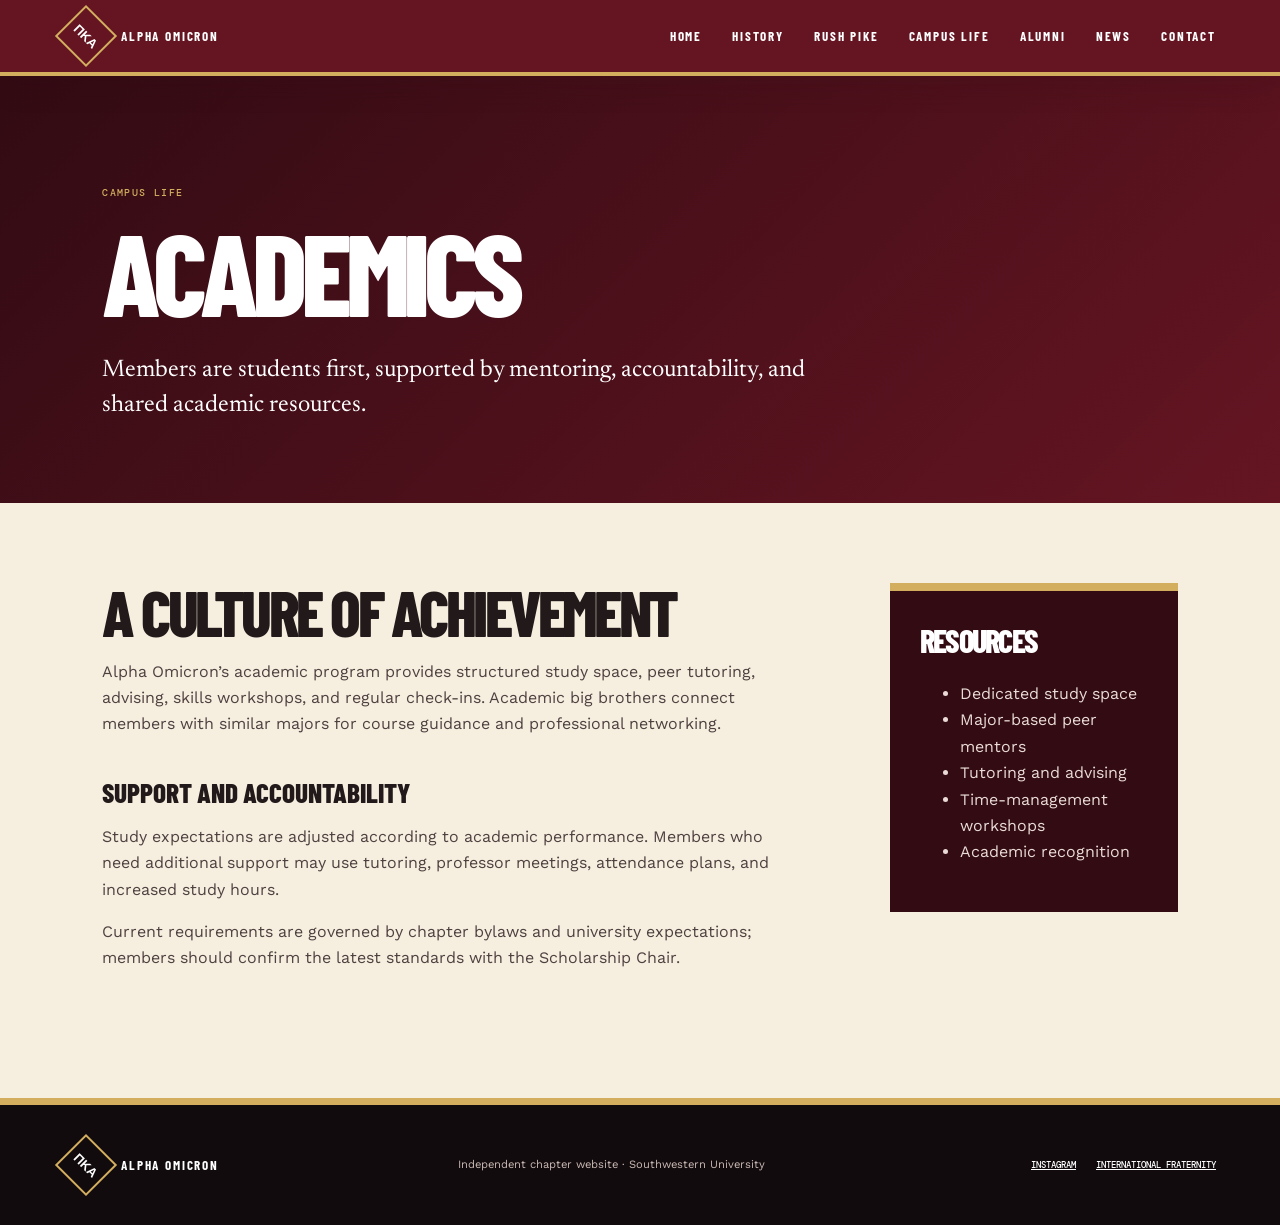
==== academics.html @ 18a5de83 "Convert chapter site to multi-page navigation" ====
<!doctype html><html lang="en"><head><meta charset="utf-8"><meta name="viewport" content="width=device-width,initial-scale=1"><title>Academics — Southwestern PIKE</title><link rel="icon" href="favicon.svg" type="image/svg+xml"><link href="https://fonts.googleapis.com/css2?family=Barlow+Condensed:wght@600;700;800&family=DM+Mono:wght@400;500&family=Manrope:wght@400;600&family=Newsreader:wght@400;500&family=Work+Sans:wght@400;500;600&display=swap" rel="stylesheet"><link rel="stylesheet" href="styles.css"><link rel="stylesheet" href="chapter.css"><link rel="stylesheet" href="inner-pages.css"></head><body class="inner-page" data-page="academics"><header class="site-header" data-shared-header></header><main data-page-content></main><footer data-shared-footer></footer><script src="site-shell.js"></script><script src="page-content.js"></script><script src="script.js"></script></body></html>
---- styles.css ----
:root{--garnet:#651522;--garnet-dark:#320b13;--gold:#d3ae5f;--cream:#f3ecdc;--paper:#fbf8f0;--ink:#21191a;--muted:#6d5f5b;--line:rgba(33,25,26,.2);--serif:"Newsreader",Georgia,serif;--sans:"Manrope",sans-serif;--mono:"DM Mono",monospace}*{box-sizing:border-box}html{scroll-behavior:smooth}body{margin:0;color:var(--ink);background:var(--paper);font-family:var(--sans);line-height:1.65}a{color:inherit}.skip{position:fixed;z-index:1000;top:8px;left:8px;padding:10px 14px;color:var(--ink);background:white;transform:translateY(-160%)}.skip:focus{transform:none}.site-header{position:absolute;z-index:20;display:flex;width:100%;min-height:88px;padding:0 clamp(22px,5vw,76px);align-items:center;justify-content:space-between;color:white}.brand{display:flex;gap:13px;align-items:center;text-decoration:none}.brand span{display:grid;width:46px;height:46px;place-items:center;border:1px solid currentColor;border-radius:50%;font:500 .8rem var(--serif)}.brand b{font:500 .63rem var(--mono);letter-spacing:.12em}.site-header nav{display:flex;gap:30px;font:500 .62rem var(--mono);letter-spacing:.08em;text-transform:uppercase}.site-header nav a{text-decoration:none}.site-header nav a:hover{text-decoration:underline;text-underline-offset:6px}.menu-button{display:none;border:1px solid white;color:white;background:transparent;padding:9px 12px;font:500 .6rem var(--mono);text-transform:uppercase}.hero{position:relative;display:grid;min-height:880px;overflow:hidden;color:white;background:var(--garnet-dark);grid-template-columns:1.03fr .97fr}.hero-copy{position:relative;z-index:3;display:flex;padding:160px clamp(28px,7vw,108px) 95px;justify-content:center;flex-direction:column;background:linear-gradient(135deg,var(--garnet-dark),var(--garnet) 72%)}.kicker,.section-label{font:500 .65rem var(--mono);letter-spacing:.13em;text-transform:uppercase}.hero .kicker{margin:0 0 38px;color:var(--gold)}h1,h2{margin:0;font:400 clamp(4rem,8vw,8.4rem)/.86 var(--serif);letter-spacing:-.055em}em{color:var(--gold);font-weight:400}.hero-lead{max-width:560px;margin:38px 0 0;font:400 clamp(1.2rem,1.8vw,1.65rem)/1.35 var(--serif)}.hero-actions{display:flex;margin-top:38px;gap:25px;align-items:center}.button{display:flex;width:min(280px,100%);padding:15px 17px;justify-content:space-between;align-items:center;border:1px solid transparent;font:500 .61rem var(--mono);letter-spacing:.07em;text-decoration:none;text-transform:uppercase}.button.gold{color:var(--ink);background:var(--gold)}.button.garnet{color:white;background:var(--garnet)}.button.outline{color:white;border-color:#ffffff88}.button:hover{transform:translateY(-2px)}.text-link,.instagram{font:500 .62rem var(--mono);letter-spacing:.06em;text-transform:uppercase;text-underline-offset:5px}.hero-photo{position:relative;height:100%;margin:0;overflow:hidden;background:#171011}.hero-photo:after{position:absolute;inset:0;content:"";background:linear-gradient(90deg,rgba(50,11,19,.32),transparent 45%),linear-gradient(0deg,rgba(20,8,10,.55),transparent 35%)}.hero-photo img{width:100%;height:100%;object-fit:cover;object-position:center 38%}.hero-photo figcaption{position:absolute;z-index:2;right:28px;bottom:24px;color:white;font:500 .56rem var(--mono);letter-spacing:.08em;text-transform:uppercase}.hero-mark{position:absolute;z-index:4;right:-.03em;bottom:-.27em;color:rgba(255,255,255,.08);font:400 clamp(13rem,28vw,29rem)/1 var(--serif);pointer-events:none}.marquee{overflow:hidden;padding:13px;color:var(--garnet-dark);background:var(--gold);font:500 .62rem var(--mono);letter-spacing:.08em;white-space:nowrap}.marquee div{width:max-content;animation:marquee 22s linear infinite}.marquee i{padding:0 28px;font-style:normal}.section{padding:110px clamp(24px,7vw,110px)}.section-label{margin:0;padding-bottom:18px;border-bottom:1px solid var(--line)}.section-label.light{border-color:#ffffff42}.intro-grid,.history-head,.pillars-head,.recruit-grid,.contact-grid{display:grid;margin-top:70px;grid-template-columns:1.05fr .95fr;gap:8vw;align-items:start}.section h2,.contact h2,.service h2{font-size:clamp(3.8rem,7vw,7.2rem)}.lead{font:400 clamp(1.3rem,2vw,1.85rem)/1.35 var(--serif)}.intro-copy>p:not(.lead),.history-head>p{color:var(--muted)}.facts{display:grid;margin-top:85px;border-top:1px solid var(--line);border-left:1px solid var(--line);grid-template-columns:repeat(4,1fr)}.facts article{min-height:190px;padding:25px;border-right:1px solid var(--line);border-bottom:1px solid var(--line)}.facts strong{display:block;font:400 clamp(2.8rem,5vw,5rem)/1 var(--serif);color:var(--garnet)}.facts span{display:block;margin-top:38px;font:500 .58rem var(--mono);text-transform:uppercase}.history{color:white;background:var(--garnet-dark)}.history-head>p{color:#e0cbc5}.gold-text{color:var(--gold)}.history-head .kicker,.service-copy .kicker,.recruit-grid .kicker{margin:0 0 28px}.timeline{margin:90px 0 0;padding:0;list-style:none;border-top:1px solid #ffffff42}.timeline li{display:grid;padding:35px 0;border-bottom:1px solid #ffffff42;grid-template-columns:1fr 2fr;gap:30px}.timeline time{color:var(--gold);font:400 clamp(2.3rem,5vw,5rem)/1 var(--serif)}.timeline h3{margin:0;font:400 2rem var(--serif)}.timeline p{max-width:680px;margin:10px 0 0;color:#e0cbc5}.founders{margin-top:45px;border:1px solid #ffffff55}.founders summary{display:flex;padding:20px 24px;justify-content:space-between;cursor:pointer;list-style:none;font:500 .65rem var(--mono);letter-spacing:.08em;text-transform:uppercase}.founders summary::-webkit-details-marker{display:none}.founders ul{display:grid;margin:0;padding:25px 45px 35px;border-top:1px solid #ffffff42;grid-template-columns:repeat(2,1fr);gap:11px 40px}.pillars-head>p{margin:0}.pillar-list{margin-top:85px;border-top:1px solid var(--line)}.pillar-list article{display:grid;min-height:150px;padding:28px 0;border-bottom:1px solid var(--line);grid-template-columns:70px 1fr 1.2fr;gap:35px;align-items:center}.pillar-list span{color:var(--garnet);font:500 .6rem var(--mono)}.pillar-list h3{margin:0;font:400 clamp(2.5rem,4vw,4.4rem)/1 var(--serif)}.pillar-list p{color:var(--muted)}.service{display:grid;min-height:700px;color:white;background:var(--garnet);grid-template-columns:.8fr 1.2fr}.service-visual{display:grid;position:relative;overflow:hidden;place-items:center;background:var(--gold)}.service-visual:before{position:absolute;width:520px;height:520px;border:1px solid rgba(50,11,19,.25);border-radius:50%;content:""}.service-visual img{position:relative;z-index:1;width:min(260px,52%);filter:drop-shadow(0 20px 35px rgba(50,11,19,.3))}.service-copy{padding:95px clamp(30px,7vw,110px)}.service-copy .lead{max-width:720px}.service-copy .button{margin-top:35px}.garnet-text{color:var(--garnet)}.recruit-grid>div:last-child{padding-top:5px}.recruit-actions{display:flex;margin-top:35px;gap:26px;align-items:center}.leadership-note{display:grid;margin-top:75px;padding:22px 0;border-block:1px solid var(--line);grid-template-columns:1fr 2fr;gap:30px}.leadership-note span{font:500 .62rem var(--mono);text-transform:uppercase}.leadership-note p{margin:0;color:var(--muted)}.contact{padding:110px clamp(24px,7vw,110px);color:white;background:#1e1517}.contact-details{display:grid;gap:32px}.contact-details>div{padding-bottom:25px;border-bottom:1px solid #ffffff38}.contact-details span{display:block;margin-bottom:10px;color:var(--gold);font:500 .58rem var(--mono);text-transform:uppercase}.contact-details address,.contact-details a{font:400 1.2rem var(--serif);font-style:normal}footer{display:grid;padding:38px clamp(24px,5vw,76px);color:white;background:#110b0d;grid-template-columns:1fr 1fr 1fr;gap:30px;align-items:center}footer p{margin:0;color:#cbbab5;font-size:.7rem}footer>div{display:flex;gap:20px;justify-content:flex-end}footer>div a{font:500 .55rem var(--mono);text-transform:uppercase}.reveal{opacity:0;transform:translateY(24px);transition:opacity .7s ease,transform .7s ease}.reveal.visible{opacity:1;transform:none}@keyframes marquee{to{transform:translateX(-45%)}}@media(max-width:900px){.site-header nav{position:absolute;top:74px;right:20px;display:none;padding:22px;color:white;background:var(--garnet-dark);flex-direction:column}.site-header nav.open{display:flex}.menu-button{display:block}.hero{grid-template-columns:1fr}.hero-copy{min-height:700px}.hero-photo{height:600px}.intro-grid,.history-head,.pillars-head,.recruit-grid,.contact-grid{grid-template-columns:1fr}.facts{grid-template-columns:repeat(2,1fr)}.service{grid-template-columns:1fr}.service-visual{min-height:480px}.pillar-list article{grid-template-columns:45px 1fr}.pillar-list p{grid-column:2}.recruit-actions{align-items:flex-start;flex-direction:column}footer{grid-template-columns:1fr}footer>div{justify-content:flex-start}}@media(max-width:560px){h1{font-size:4.2rem}.section{padding:80px 20px}.hero-copy{padding:140px 22px 70px}.hero-actions{align-items:flex-start;flex-direction:column}.hero-photo{height:480px}.facts{grid-template-columns:1fr}.timeline li{grid-template-columns:1fr}.founders ul{grid-template-columns:1fr}.service-copy,.contact{padding:80px 22px}.leadership-note{grid-template-columns:1fr}.contact-grid{gap:50px}footer>div{flex-direction:column}}@media(prefers-reduced-motion:reduce){html{scroll-behavior:auto}.marquee div{animation:none}.reveal{opacity:1;transform:none;transition:none}.button:hover{transform:none}}
---- chapter.css ----
:root{--display:"Barlow Condensed",Impact,sans-serif;--body:"Work Sans",sans-serif}body{font-family:var(--body);background:#f6efdf}.site-header{position:fixed;top:0;min-height:76px;background:var(--garnet);border-bottom:4px solid var(--gold);box-shadow:0 8px 30px rgba(50,11,19,.2)}.brand span{width:44px;height:44px;border:2px solid var(--gold);border-radius:0;transform:rotate(45deg);font-family:var(--display);font-weight:800}.brand span::first-line{transform:rotate(-45deg)}.brand b,.site-header nav,.menu-button{font-family:var(--display);font-size:.82rem;font-weight:700;letter-spacing:.14em}.site-header nav a{position:relative}.site-header nav a:after{position:absolute;right:0;bottom:-8px;left:0;height:3px;background:var(--gold);content:"";transform:scaleX(0);transform-origin:left;transition:transform .2s}.site-header nav a:hover{text-decoration:none}.site-header nav a:hover:after{transform:scaleX(1)}
.hero{min-height:790px;padding-top:76px;color:var(--ink);background:#f6efdf;grid-template-columns:58% 42%;border-bottom:12px solid var(--garnet)}.hero-copy{min-height:714px;padding:95px clamp(28px,6vw,92px) 75px;color:var(--ink);background:linear-gradient(90deg,transparent 96%,rgba(101,21,34,.12) 96%),linear-gradient(0deg,transparent 96%,rgba(101,21,34,.08) 96%),#f6efdf;background-size:42px 42px}.hero .kicker{display:inline-block;width:max-content;margin:0 0 28px;padding:8px 12px;color:#fff;background:var(--garnet);font-family:var(--display);font-size:.95rem;font-weight:700;letter-spacing:.12em}.hero h1{max-width:760px;color:var(--garnet-dark);font-family:var(--display);font-size:clamp(5.6rem,11.2vw,11rem);font-weight:800;line-height:.72;letter-spacing:-.04em;text-transform:uppercase}.hero h1 em{display:inline-block;color:var(--garnet);font-family:inherit;font-style:italic;font-weight:700;transform:translateX(7%)}.hero-lead{max-width:590px;margin-top:50px;padding-left:18px;border-left:7px solid var(--gold);font-family:var(--body);font-size:1.08rem;font-weight:500;line-height:1.6}.hero-actions{margin-top:30px}.button{border-radius:0;font-family:var(--display);font-size:.92rem;font-weight:700;letter-spacing:.1em}.button.gold{border:2px solid var(--garnet-dark);box-shadow:7px 7px 0 var(--garnet)}.text-link,.instagram{font-family:var(--display);font-size:.85rem;font-weight:700}.hero-photo{border-left:10px solid var(--gold)}.hero-photo img{filter:saturate(.82) contrast(1.06);object-position:center 35%}.hero-photo figcaption{right:auto;bottom:24px;left:24px;padding:8px 11px;color:var(--ink);background:var(--gold);font-family:var(--display);font-size:.78rem;font-weight:700}.hero-mark{right:-.03em;bottom:-.19em;color:rgba(255,255,255,.22);font-family:var(--display);font-weight:800;letter-spacing:-.09em}
.marquee{padding:18px 5vw;color:#fff;background:var(--garnet-dark);font-family:var(--display);font-size:.95rem;font-weight:700;letter-spacing:.15em;text-align:center;white-space:normal}.marquee div{width:auto;animation:none}.marquee i{color:var(--gold)}
.section{position:relative;padding-block:95px}.section-label{display:inline-block;margin:0;padding:7px 11px;border:0;color:white;background:var(--garnet);font-family:var(--display);font-size:.82rem;font-weight:700;letter-spacing:.13em}.section-label.light{color:var(--garnet-dark);background:var(--gold)}.intro-grid,.history-head,.pillars-head,.recruit-grid,.contact-grid{margin-top:52px}.section h2,.contact h2,.service h2{font-family:var(--display);font-size:clamp(4.2rem,8vw,8rem);font-weight:800;line-height:.78;letter-spacing:-.035em;text-transform:uppercase}.section h2 em,.contact h2 em,.service h2 em{color:var(--garnet);font-family:inherit;font-style:italic;font-weight:700}.lead{font-family:var(--body);font-size:clamp(1.15rem,1.8vw,1.6rem);font-weight:500;line-height:1.55}.intro-grid{grid-template-columns:1.2fr .8fr}.intro-copy{padding-top:16px}.facts{margin-top:70px;border:4px solid var(--garnet);grid-template-columns:1.1fr .9fr 1.1fr .9fr;transform:rotate(-.45deg)}.facts article{min-height:170px;border-color:rgba(101,21,34,.32);background:#fffaf0;transform:rotate(.45deg)}.facts strong{font-family:var(--display);font-size:4.6rem;font-weight:800;letter-spacing:-.03em}.facts span{margin-top:24px;font-family:var(--display);font-size:.78rem;font-weight:700;letter-spacing:.08em}
.history{color:var(--ink);background:var(--gold)}.history .section-label{color:white;background:var(--garnet-dark)}.history-head{grid-template-columns:.9fr 1.1fr}.history-head>p{padding:25px;color:var(--ink);background:rgba(255,255,255,.35);border-left:8px solid var(--garnet)}.gold-text{color:var(--garnet)}.history h2 em{color:var(--garnet)}.timeline{display:grid;margin-top:70px;border:0;grid-template-columns:repeat(2,1fr);gap:14px}.timeline li{position:relative;display:block;min-height:265px;padding:30px;border:3px solid var(--garnet-dark);background:#f6efdf}.timeline li:nth-child(2),.timeline li:nth-child(3){color:white;background:var(--garnet)}.timeline time{position:absolute;right:22px;top:16px;color:rgba(101,21,34,.16);font-family:var(--display);font-size:6.8rem;font-weight:800;line-height:1}.timeline li:nth-child(2) time,.timeline li:nth-child(3) time{color:rgba(255,255,255,.16)}.timeline h3{position:relative;margin-top:85px;font-family:var(--display);font-size:2.5rem;font-weight:800;text-transform:uppercase}.timeline p,.timeline li:nth-child(2) p,.timeline li:nth-child(3) p{position:relative;color:inherit}.founders{border:3px solid var(--garnet-dark);color:white;background:var(--garnet-dark)}.founders summary{font-family:var(--display);font-size:.9rem;font-weight:700}.founders ul{border-color:#ffffff45}
.pillars{overflow:hidden}.pillars:after{position:absolute;right:-80px;bottom:-180px;color:rgba(101,21,34,.05);content:"ΠΚΑ";font:800 25rem/1 var(--display);pointer-events:none}.pillars-head{grid-template-columns:.95fr 1.05fr}.pillar-list{position:relative;z-index:1;margin-top:65px;border-top:5px solid var(--garnet)}.pillar-list article{min-height:130px;padding:20px 0;grid-template-columns:90px 1fr 1.1fr}.pillar-list article:nth-child(even){background:rgba(211,174,95,.17)}.pillar-list span{padding-left:18px;font-family:var(--display);font-size:1.2rem;font-weight:800}.pillar-list h3{font-family:var(--display);font-size:clamp(3.4rem,6vw,6rem);font-weight:800;text-transform:uppercase}.pillar-list p{padding-right:24px}
.service{min-height:650px;background:var(--garnet-dark);grid-template-columns:42% 58%}.service-visual{background:repeating-linear-gradient(135deg,var(--gold) 0,var(--gold) 16px,#c39c4e 16px,#c39c4e 32px);border-right:10px solid white}.service-visual:before{width:400px;height:520px;border:8px double var(--garnet-dark);border-radius:50% 50% 10px 10px}.service-copy{padding-block:80px}.service h2{color:white}.service h2 em{color:var(--gold)}.service-copy .kicker{font-family:var(--display);font-size:.9rem;font-weight:700}.service-copy .button{border-width:2px;box-shadow:6px 6px 0 var(--gold)}
.recruitment{background:#f6efdf}.recruitment:before{position:absolute;top:0;right:0;width:34%;height:18px;background:var(--garnet);content:""}.recruit-grid{grid-template-columns:1.15fr .85fr}.recruit-grid .kicker{font-family:var(--display);font-size:1rem;font-weight:800}.recruit-grid>div:last-child{padding:28px;border:3px solid var(--garnet);background:#fffaf0;box-shadow:12px 12px 0 var(--gold)}.leadership-note{border:0;color:white;background:var(--garnet);padding:22px 28px}.leadership-note span{font-family:var(--display);font-size:.9rem;font-weight:700}.leadership-note p{color:white}
.contact{position:relative;overflow:hidden;background:var(--garnet)}.contact:after{position:absolute;right:-30px;bottom:-90px;color:rgba(255,255,255,.07);content:"AO";font:800 20rem/1 var(--display)}.contact .section-label{color:var(--garnet-dark);background:var(--gold)}.contact-grid{position:relative;z-index:1}.contact h2{color:white}.contact h2 em{color:var(--gold)}.contact-details span{font-family:var(--display);font-size:.78rem;font-weight:700}.contact-details address,.contact-details a{font-family:var(--body);font-size:1rem;font-weight:600}footer{border-top:7px solid var(--gold);font-family:var(--body)}
@media(max-width:900px){.hero{grid-template-columns:1fr}.hero-copy{min-height:650px}.hero-photo{height:620px;border-top:10px solid var(--gold);border-left:0}.timeline{grid-template-columns:1fr}.intro-grid,.history-head,.pillars-head,.recruit-grid{grid-template-columns:1fr}.service{grid-template-columns:1fr}.service-visual{border-right:0;border-bottom:10px solid white}.facts{transform:none}.facts article{transform:none}}@media(max-width:560px){.site-header{min-height:70px}.hero{padding-top:70px}.hero-copy{min-height:610px}.hero h1{font-size:5.25rem}.hero h1 em{transform:none}.hero-photo{height:510px}.facts{grid-template-columns:1fr}.pillar-list article{grid-template-columns:55px 1fr}.timeline li{min-height:240px}.timeline time{font-size:5.4rem}.marquee{font-size:.78rem}.service-visual{min-height:410px}.service-visual:before{width:270px;height:350px}.section h2,.contact h2,.service h2{font-size:4.3rem}}
---- inner-pages.css ----
.inner-page{padding-top:76px;background:#f6efdf}
.page-hero{padding:110px clamp(24px,8vw,120px) 80px;color:white;background:linear-gradient(135deg,var(--garnet-dark),var(--garnet))}
.page-hero .kicker{margin:0 0 25px;color:var(--gold)}
.page-hero h1{max-width:1050px;font-family:var(--display);font-size:clamp(4rem,9vw,8rem);font-weight:800;line-height:.82;text-transform:uppercase}
.page-hero p:last-child{max-width:720px;margin:35px 0 0;font:400 clamp(1.15rem,2vw,1.5rem)/1.45 var(--serif)}
.page-body{padding:80px clamp(24px,8vw,120px) 110px}
.content-grid{display:grid;grid-template-columns:minmax(0,1fr) minmax(280px,.42fr);gap:8vw;align-items:start}
.prose{max-width:850px}.prose h2,.page-body>h2{margin:60px 0 18px;font:800 clamp(2.5rem,5vw,4.8rem)/.9 var(--display);text-transform:uppercase}.prose h2:first-child{margin-top:0}.prose h3{margin:38px 0 10px;font:800 1.7rem var(--display);text-transform:uppercase}.prose p,.prose li{color:#4f4140}.prose li+li{margin-top:10px}.prose a{color:var(--garnet);font-weight:700}.fact-panel{padding:30px;color:white;background:var(--garnet-dark);border-top:8px solid var(--gold)}.fact-panel h2{margin:0 0 22px;font:800 2rem var(--display);text-transform:uppercase}.fact-panel p,.fact-panel li{color:#eadbd6}.fact-panel a{color:var(--gold)}
.page-cards{display:grid;margin-top:50px;grid-template-columns:repeat(3,minmax(0,1fr));gap:18px}.page-card{padding:28px;border:2px solid var(--garnet);background:#fffaf0}.page-card h3{margin:0;font:800 1.8rem/1 var(--display);text-transform:uppercase}.page-card p{margin:14px 0 0;color:var(--muted)}
.inner-page .roles-list,.inner-page .recruitment-team{margin-top:35px}
.inner-page .recruitment-directory{margin-top:0;padding-top:0;border-top:0}
.inner-page .recruitment-cover{margin-top:0;margin-bottom:45px}
.site-header nav details{position:relative}.site-header nav summary{cursor:pointer;list-style:none}.site-header nav summary::-webkit-details-marker{display:none}.site-header nav details>div{position:absolute;top:28px;left:-18px;display:grid;min-width:165px;padding:13px;background:var(--garnet-dark);box-shadow:0 12px 28px #0004;gap:5px}.site-header nav details>div a{padding:7px 8px;white-space:nowrap}.site-header nav details:not([open])>div{display:none}
@media(max-width:1050px){.site-header nav{gap:18px}.site-header nav a,.site-header nav summary{font-size:.55rem}}
@media(max-width:900px){.site-header nav details>div{position:static;margin-top:8px;padding:8px;border-left:2px solid var(--gold);box-shadow:none}.content-grid{grid-template-columns:1fr}.page-cards{grid-template-columns:repeat(2,minmax(0,1fr))}}
@media(max-width:560px){.page-hero{padding:90px 22px 60px}.page-body{padding:60px 20px 80px}.page-cards{grid-template-columns:1fr}}
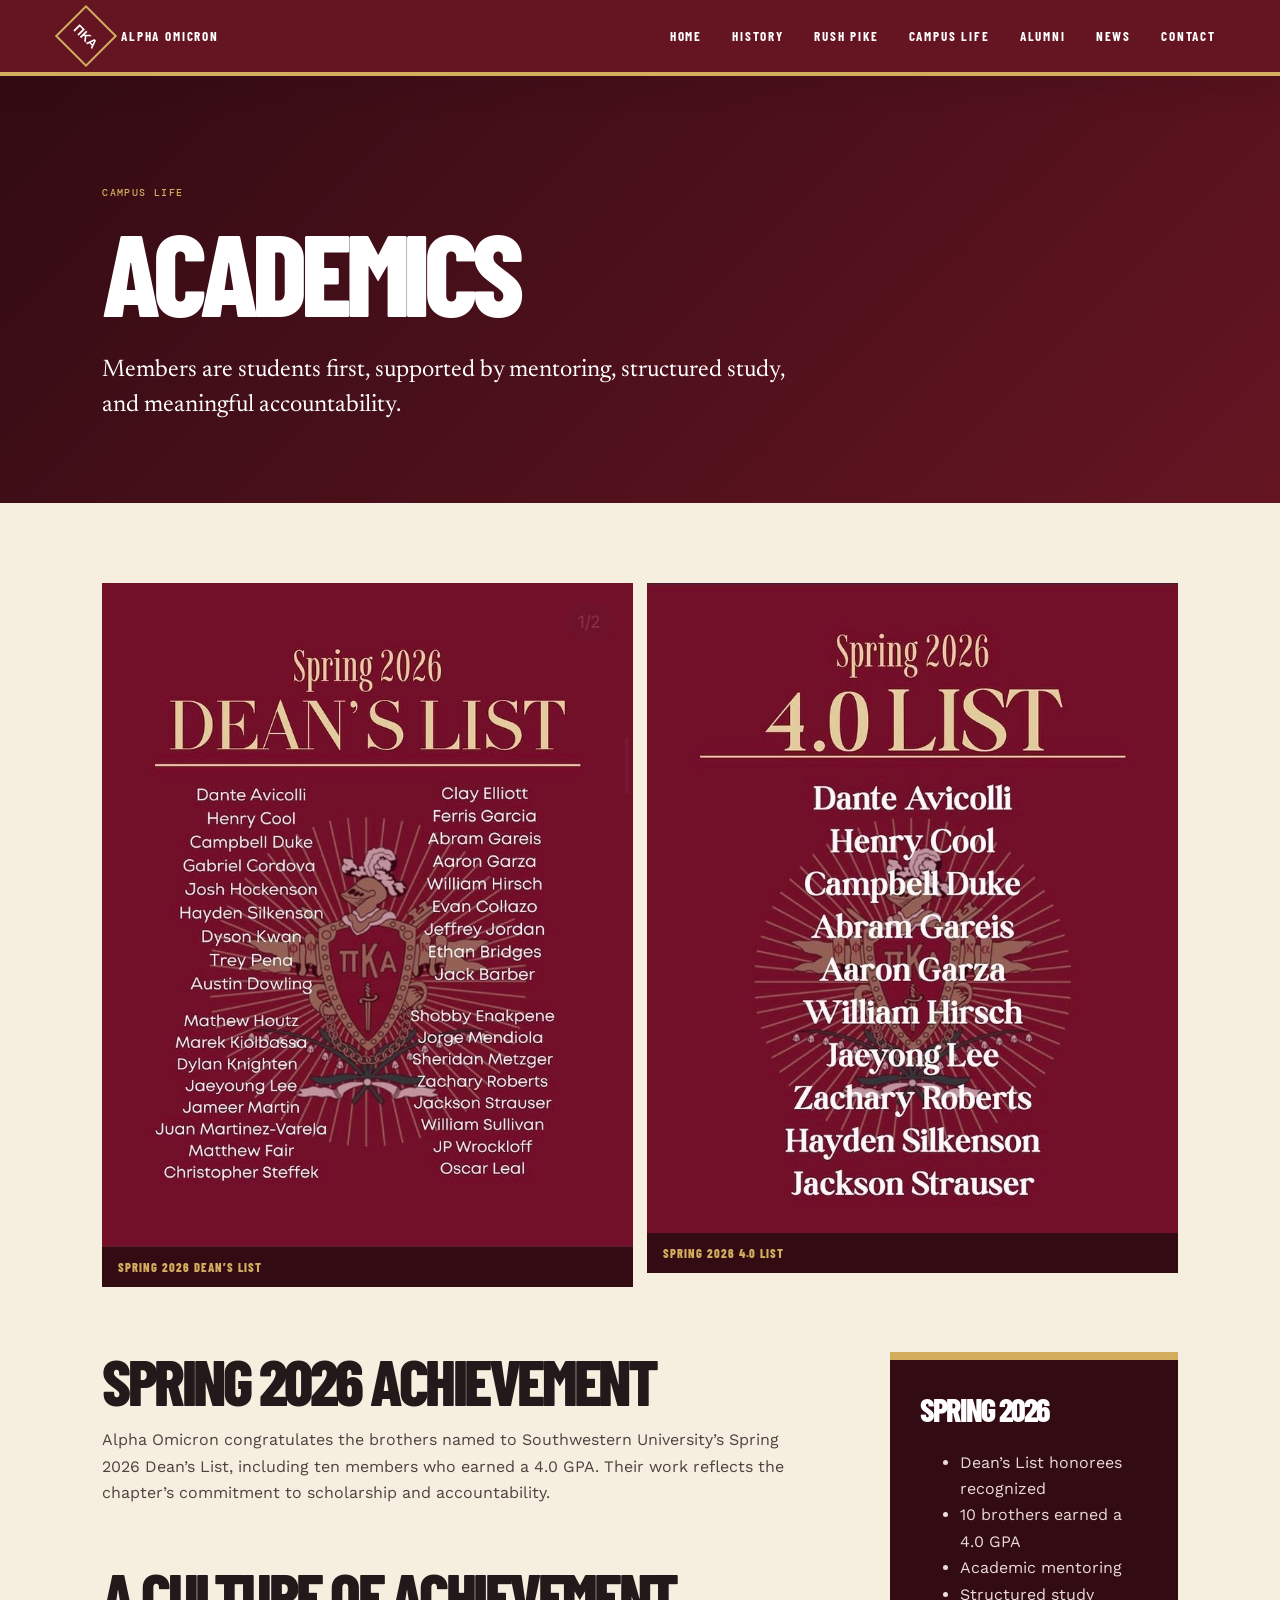
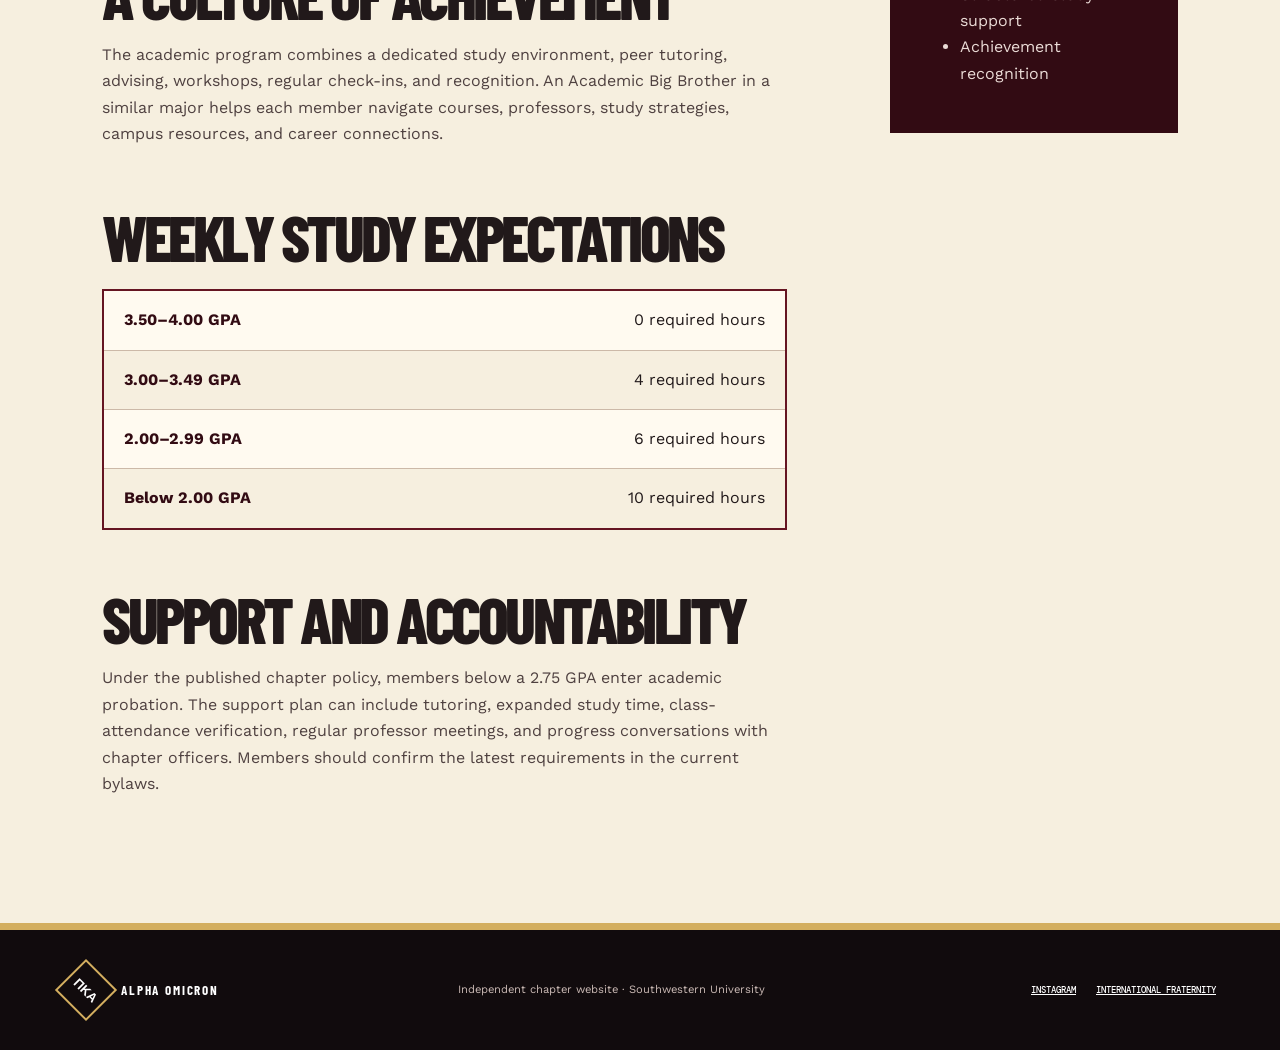
==== commit 7d29a829: "Remove black bands from academics posters" ====
--- a/academics.html
+++ b/academics.html
@@ -1 +1 @@
-<!doctype html><html lang="en"><head><meta charset="utf-8"><meta name="viewport" content="width=device-width,initial-scale=1"><title>Academics — Southwestern PIKE</title><link rel="icon" href="favicon.svg" type="image/svg+xml"><link href="https://fonts.googleapis.com/css2?family=Barlow+Condensed:wght@600;700;800&family=DM+Mono:wght@400;500&family=Manrope:wght@400;600&family=Newsreader:wght@400;500&family=Work+Sans:wght@400;500;600&display=swap" rel="stylesheet"><link rel="stylesheet" href="styles.css"><link rel="stylesheet" href="chapter.css"><link rel="stylesheet" href="inner-pages.css"></head><body class="inner-page" data-page="academics"><header class="site-header" data-shared-header></header><main data-page-content></main><footer data-shared-footer></footer><script src="site-shell.js"></script><script src="page-content.js"></script><script src="script.js"></script></body></html>
+<!doctype html><html lang="en"><head><meta charset="utf-8"><meta name="viewport" content="width=device-width,initial-scale=1"><title>Academics — Southwestern PIKE</title><link rel="icon" href="favicon.svg" type="image/svg+xml"><link href="https://fonts.googleapis.com/css2?family=Barlow+Condensed:wght@600;700;800&family=DM+Mono:wght@400;500&family=Manrope:wght@400;600&family=Newsreader:wght@400;500&family=Work+Sans:wght@400;500;600&display=swap" rel="stylesheet"><link rel="stylesheet" href="styles.css"><link rel="stylesheet" href="chapter.css"><link rel="stylesheet" href="inner-pages.css"></head><body class="inner-page" data-page="academics"><header class="site-header" data-shared-header></header><main data-page-content></main><footer data-shared-footer></footer><script src="site-shell.js"></script><script src="page-content.js?v=2"></script><script src="script.js"></script></body></html>
--- a/inner-pages.css
+++ b/inner-pages.css
@@ -10,7 +10,21 @@
 .inner-page .roles-list,.inner-page .recruitment-team{margin-top:35px}
 .inner-page .recruitment-directory{margin-top:0;padding-top:0;border-top:0}
 .inner-page .recruitment-cover{margin-top:0;margin-bottom:45px}
+.history-gallery{display:grid;margin-bottom:65px;grid-template-columns:1fr 1fr;gap:18px}.history-gallery figure{margin:0;background:var(--garnet-dark)}.history-gallery img{display:block;width:100%;aspect-ratio:4/3;object-fit:cover}.history-gallery figcaption{padding:14px 18px;color:var(--gold);font:700 .72rem var(--display);letter-spacing:.08em;text-transform:uppercase}
+.feature-image{position:relative;margin-bottom:65px;background:var(--garnet-dark)}.feature-image img{display:block;width:100%;max-height:620px;object-fit:cover}.feature-image span{position:absolute;right:18px;bottom:18px;padding:9px 13px;color:white;background:#1c0a0bcc;font:700 .7rem var(--display);letter-spacing:.08em;text-transform:uppercase}
+.official-gallery{display:grid;margin-bottom:65px;grid-template-columns:repeat(3,minmax(0,1fr));gap:14px}.official-gallery.four{grid-template-columns:repeat(4,minmax(0,1fr))}.official-gallery img{display:block;width:100%;height:270px;object-fit:cover;background:var(--garnet-dark)}
+.prose.wide{max-width:none}.info-table{margin:24px 0 48px;border:2px solid var(--garnet)}.info-table div{display:flex;padding:16px 20px;justify-content:space-between;gap:24px}.info-table div+div{border-top:1px solid #ccb9a8}.info-table div:nth-child(odd){background:#fffaf0}.info-table strong{color:var(--garnet-dark)}
+.people-grid{display:grid;margin:34px 0 65px;grid-template-columns:repeat(5,minmax(0,1fr));gap:14px}.people-grid>a,.people-grid>div{display:flex;overflow:hidden;color:var(--garnet-dark);background:#fffaf0;border-bottom:5px solid var(--gold);flex-direction:column;text-decoration:none}.people-grid img{display:block;width:100%;aspect-ratio:4/5;object-fit:cover;object-position:top}.people-grid strong{padding:14px 14px 3px;font:800 1.15rem/1 var(--display);text-transform:uppercase}.people-grid span{padding:3px 14px 15px;color:var(--muted);font-size:.8rem}.people-grid.athletes{grid-template-columns:repeat(3,minmax(0,1fr))}.people-grid.athletes img{aspect-ratio:1/1;object-position:center top}.name-grid{display:grid;margin:25px 0 55px;grid-template-columns:repeat(3,minmax(0,1fr));gap:8px}.name-grid span{padding:13px 16px;color:#4f4140;background:#fffaf0;border-left:4px solid var(--gold)}.section-title{margin-top:75px!important}.news-cards{grid-template-columns:repeat(3,minmax(0,1fr))}.contact-cards{grid-template-columns:repeat(4,minmax(0,1fr))}
+.home-explore{position:relative;overflow:hidden;color:white;background:radial-gradient(circle at 15% 20%,#7b2031 0,transparent 34%),linear-gradient(135deg,#19090d,#3b0c15 62%,#240a10)}.home-explore-content{position:relative;z-index:2;max-width:1400px;margin:auto}.explore-glow{position:absolute;border-radius:50%;opacity:.34;filter:blur(80px);pointer-events:none}.explore-glow-one{top:-160px;left:-90px;width:430px;height:430px;background:var(--gold)}.explore-glow-two{right:-130px;bottom:-180px;width:480px;height:480px;background:var(--garnet)}.explore-emblem{position:absolute;top:50%;right:-70px;width:min(470px,48vw);opacity:.035;filter:grayscale(1);transform:translateY(-50%) rotate(8deg);pointer-events:none}.explore-badge{display:flex;width:max-content;margin:0 auto;padding:11px 20px;border:1px solid #d3ae5f66;border-radius:999px;align-items:center;gap:11px;color:var(--gold);background:#ffffff0a;box-shadow:0 18px 50px #0003;backdrop-filter:blur(14px);font:800 .67rem var(--display);letter-spacing:.13em;text-transform:uppercase}.explore-badge i{width:7px;height:7px;border-radius:50%;background:var(--gold);box-shadow:0 0 15px var(--gold);animation:explorePulse 2.2s ease-in-out infinite}.explore-badge i:last-child{animation-delay:1.1s}.home-explore-head{display:grid;margin-top:50px;grid-template-columns:1.08fr .92fr;gap:8vw;align-items:end}.home-explore-head h2{font-size:clamp(3.8rem,7vw,7rem)}.home-explore-head h2 em{display:inline-block;background:linear-gradient(100deg,#e8cd8e,var(--gold),#fff0be);background-clip:text;-webkit-background-clip:text;color:transparent}.home-explore-head .lead{max-width:620px;margin:0;color:#eadbd6}.home-link-grid{display:grid;margin-top:58px;grid-template-columns:repeat(3,minmax(0,1fr));gap:16px}.home-link-grid a{position:relative;display:flex;min-height:190px;padding:27px;color:white;background:linear-gradient(145deg,#ffffff13,#ffffff08);border:1px solid #ffffff24;border-radius:15px;box-shadow:0 18px 45px #0002;justify-content:space-between;flex-direction:column;text-decoration:none;backdrop-filter:blur(12px);transition:transform .3s ease,border-color .3s ease,background .3s ease,box-shadow .3s ease}.home-link-grid a:before{position:absolute;inset:0;border-radius:inherit;background:linear-gradient(120deg,#ffffff16,transparent 42%);content:"";pointer-events:none}.home-link-grid a:hover,.home-link-grid a:focus-visible{background:linear-gradient(145deg,#8a2437aa,#ffffff10);border-color:#d3ae5fa8;box-shadow:0 24px 55px #0005,0 0 28px #d3ae5f1c;transform:translateY(-6px)}.home-link-grid a:focus-visible{outline:3px solid var(--gold);outline-offset:4px}.home-link-grid span{position:relative;color:var(--gold);font:800 .78rem var(--display);letter-spacing:.1em;text-transform:uppercase}.home-link-grid strong{position:relative;max-width:280px;font:800 clamp(1.55rem,2.3vw,2rem)/1 var(--display);text-transform:uppercase}.home-link-grid small{position:relative;padding-top:16px;border-top:1px solid #ffffff2e;color:#d9cbc5;font:600 .63rem var(--mono);letter-spacing:.08em;text-transform:uppercase}@keyframes explorePulse{0%,100%{opacity:.45;transform:scale(.85)}50%{opacity:1;transform:scale(1.25)}}
 .site-header nav details{position:relative}.site-header nav summary{cursor:pointer;list-style:none}.site-header nav summary::-webkit-details-marker{display:none}.site-header nav details>div{position:absolute;top:28px;left:-18px;display:grid;min-width:165px;padding:13px;background:var(--garnet-dark);box-shadow:0 12px 28px #0004;gap:5px}.site-header nav details>div a{padding:7px 8px;white-space:nowrap}.site-header nav details:not([open])>div{display:none}
 @media(max-width:1050px){.site-header nav{gap:18px}.site-header nav a,.site-header nav summary{font-size:.55rem}}
-@media(max-width:900px){.site-header nav details>div{position:static;margin-top:8px;padding:8px;border-left:2px solid var(--gold);box-shadow:none}.content-grid{grid-template-columns:1fr}.page-cards{grid-template-columns:repeat(2,minmax(0,1fr))}}
-@media(max-width:560px){.page-hero{padding:90px 22px 60px}.page-body{padding:60px 20px 80px}.page-cards{grid-template-columns:1fr}}
+@media(max-width:900px){.site-header nav details>div{position:static;margin-top:8px;padding:8px;border-left:2px solid var(--gold);box-shadow:none}.content-grid,.home-explore-head{grid-template-columns:1fr}.page-cards,.home-link-grid,.contact-cards{grid-template-columns:repeat(2,minmax(0,1fr))}.official-gallery.four{grid-template-columns:repeat(2,minmax(0,1fr))}.people-grid,.people-grid.athletes{grid-template-columns:repeat(3,minmax(0,1fr))}.name-grid{grid-template-columns:repeat(2,minmax(0,1fr))}}
+@media(max-width:560px){.page-hero{padding:90px 22px 60px}.page-hero h1{font-size:clamp(3.2rem,17vw,5rem)}.page-body{padding:60px 20px 80px}.page-cards,.home-link-grid,.history-gallery,.official-gallery,.official-gallery.four,.contact-cards{grid-template-columns:1fr}.explore-badge{padding:9px 13px;font-size:.58rem}.home-explore-head{margin-top:38px}.home-link-grid{margin-top:40px}.home-link-grid a{min-height:165px}.explore-emblem{right:-100px;width:330px}.official-gallery img{height:auto;max-height:420px}.people-grid,.people-grid.athletes{grid-template-columns:repeat(2,minmax(0,1fr))}.name-grid{grid-template-columns:1fr}.info-table div{align-items:flex-start;flex-direction:column;gap:4px}}
+.compact-people{display:grid;margin:25px 0 55px;grid-template-columns:repeat(3,minmax(0,1fr));gap:10px}.compact-people>a,.compact-people>div{display:flex;min-width:0;padding:9px;color:var(--garnet-dark);background:#fffaf0;border:1px solid #d8cbbb;align-items:center;gap:13px;text-decoration:none;transition:background .18s ease,transform .18s ease}.compact-people>a:hover{background:white;transform:translateY(-2px)}.compact-people img{width:64px;height:64px;object-fit:cover;object-position:top;border-radius:50%;flex:0 0 64px}.compact-people span{display:flex;min-width:0;flex-direction:column}.compact-people strong{font:800 1rem/1.05 var(--display);text-transform:uppercase}.compact-people small{margin-top:5px;color:var(--muted);line-height:1.2}
+@media(min-width:901px){.site-header nav details:hover>div{display:grid}.site-header nav details>div{padding-top:18px}.site-header nav details>div:before{position:absolute;top:-12px;right:0;left:0;height:14px;content:""}}
+@media(max-width:900px){.compact-people{grid-template-columns:repeat(2,minmax(0,1fr))}}
+@media(max-width:560px){.compact-people{grid-template-columns:1fr}}
+.academic-results{grid-template-columns:repeat(2,minmax(0,1fr));align-items:start}.academic-results figure{margin:0;background:var(--garnet-dark)}.academic-results img{height:auto;max-height:none;aspect-ratio:auto;object-fit:contain}.academic-results figcaption{padding:13px 16px;color:var(--gold);font:800 .78rem var(--display);letter-spacing:.08em;text-transform:uppercase}
+@media(max-width:700px){.academic-results{grid-template-columns:1fr}}
+.pledgeship-gallery{max-width:900px;margin-right:auto;margin-left:auto;grid-template-columns:1fr 1fr;align-items:stretch}.pledgeship-gallery figure{display:flex;margin:0;background:var(--garnet-dark);flex-direction:column}.pledgeship-gallery img{width:100%;height:360px;max-height:none;object-fit:contain;background:#170d10}.pledgeship-gallery figcaption{padding:13px 16px;color:var(--gold);font:800 .78rem var(--display);letter-spacing:.08em;text-transform:uppercase}
+@media(max-width:700px){.pledgeship-gallery{max-width:430px;grid-template-columns:1fr}.pledgeship-gallery img{height:330px}}
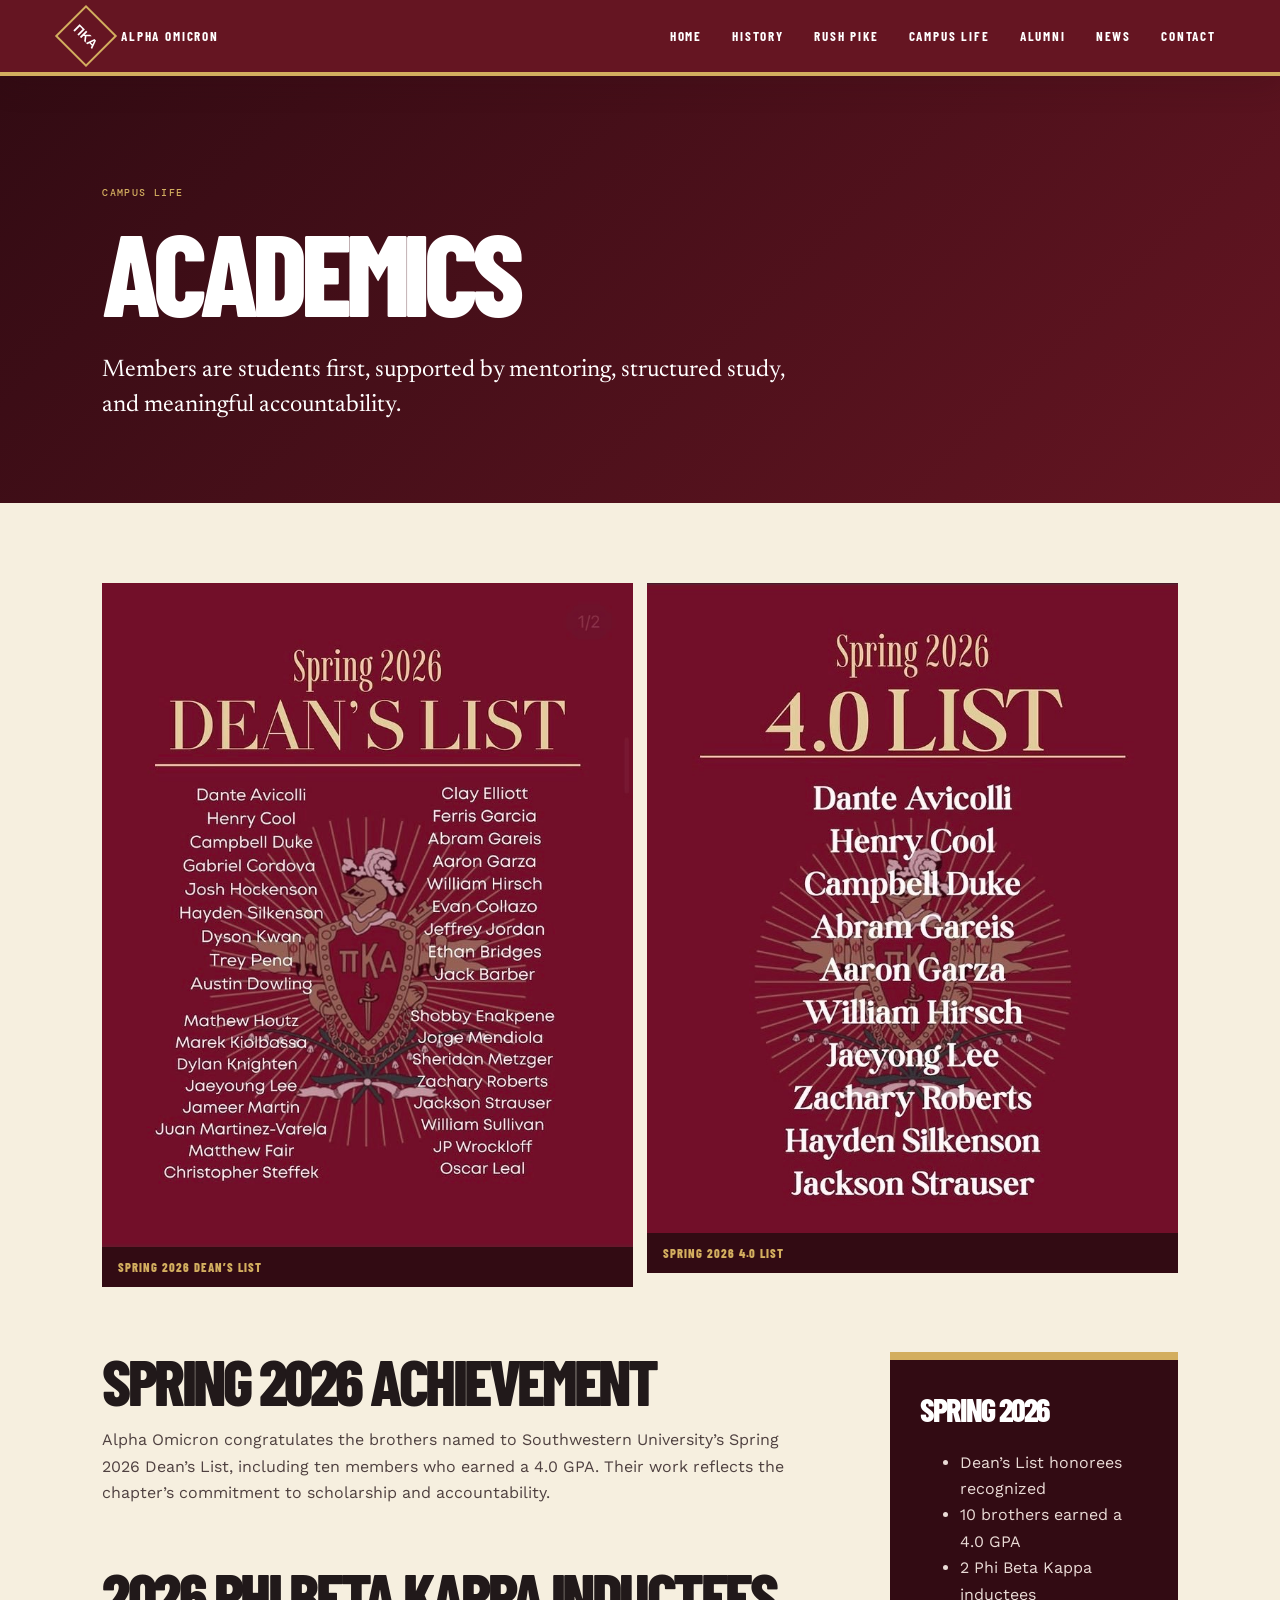
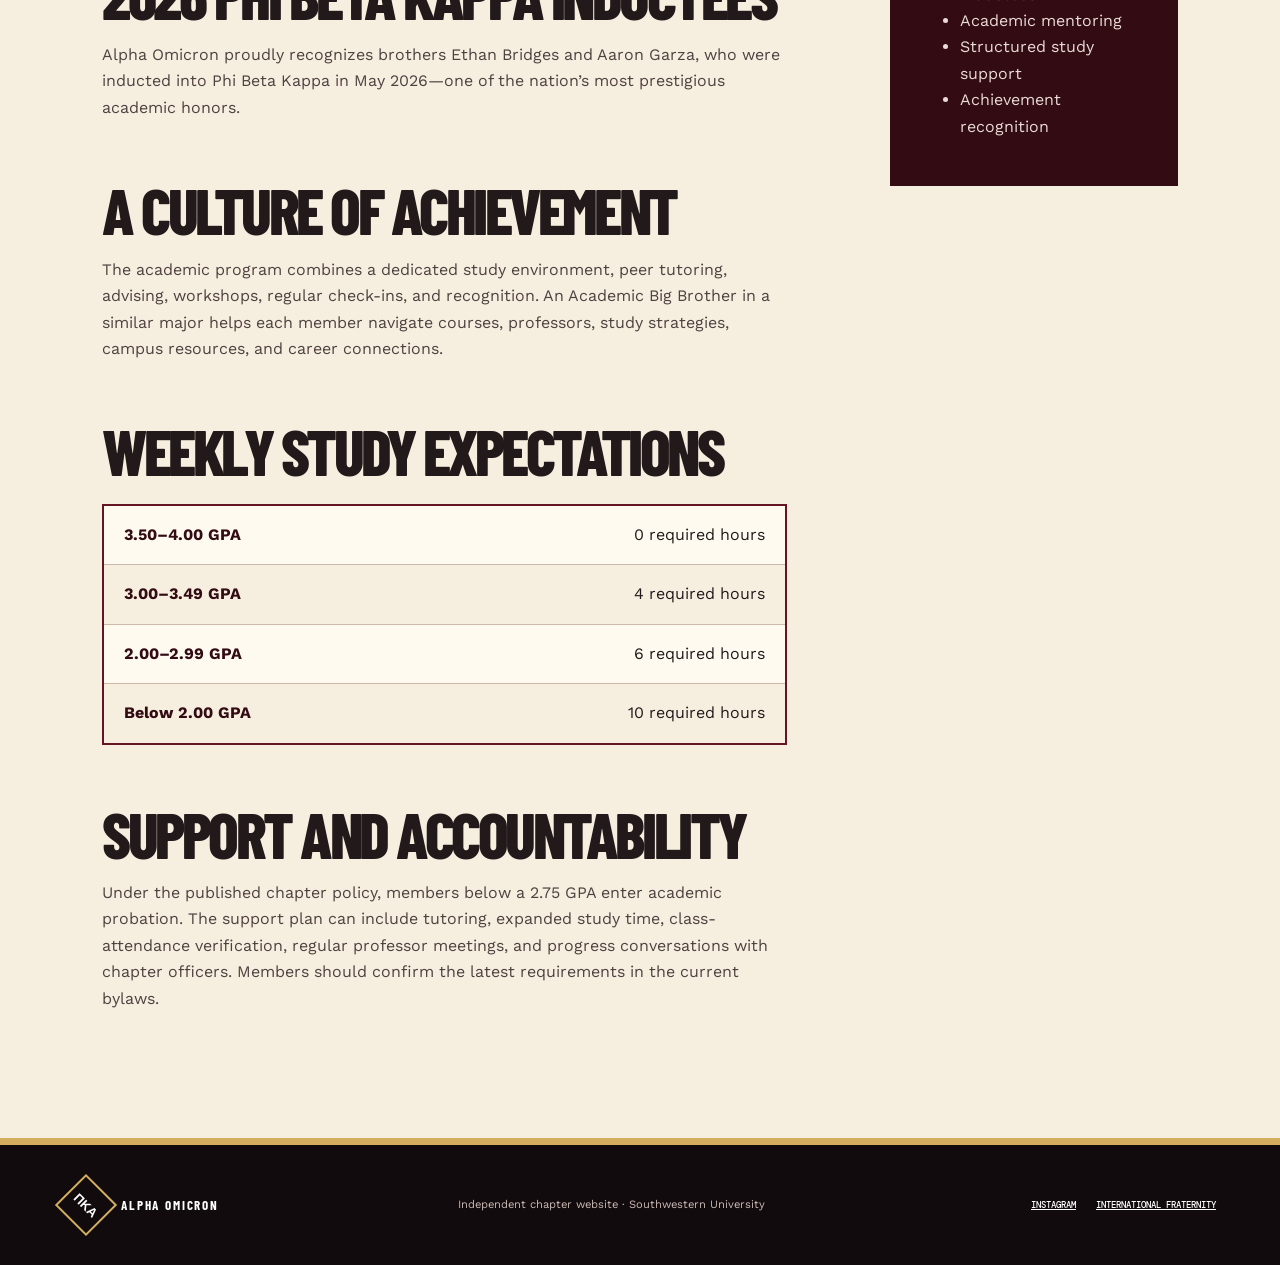
==== commit a5b80abe: "Recognize 2026 Phi Beta Kappa inductees" ====
--- a/academics.html
+++ b/academics.html
@@ -1 +1,21 @@
-<!doctype html><html lang="en"><head><meta charset="utf-8"><meta name="viewport" content="width=device-width,initial-scale=1"><title>Academics — Southwestern PIKE</title><link rel="icon" href="favicon.svg" type="image/svg+xml"><link href="https://fonts.googleapis.com/css2?family=Barlow+Condensed:wght@600;700;800&family=DM+Mono:wght@400;500&family=Manrope:wght@400;600&family=Newsreader:wght@400;500&family=Work+Sans:wght@400;500;600&display=swap" rel="stylesheet"><link rel="stylesheet" href="styles.css"><link rel="stylesheet" href="chapter.css"><link rel="stylesheet" href="inner-pages.css"></head><body class="inner-page" data-page="academics"><header class="site-header" data-shared-header></header><main data-page-content></main><footer data-shared-footer></footer><script src="site-shell.js"></script><script src="page-content.js?v=2"></script><script src="script.js"></script></body></html>
+<!doctype html>
+<html lang="en">
+<head>
+  <meta charset="utf-8">
+  <meta name="viewport" content="width=device-width,initial-scale=1">
+  <title>Academics — Southwestern PIKE</title>
+  <link rel="icon" href="favicon.svg" type="image/svg+xml">
+  <link href="https://fonts.googleapis.com/css2?family=Barlow+Condensed:wght@600;700;800&family=DM+Mono:wght@400;500&family=Manrope:wght@400;600&family=Newsreader:wght@400;500&family=Work+Sans:wght@400;500;600&display=swap" rel="stylesheet">
+  <link rel="stylesheet" href="styles.css">
+  <link rel="stylesheet" href="chapter.css">
+  <link rel="stylesheet" href="inner-pages.css">
+</head>
+<body class="inner-page" data-page="academics">
+  <header class="site-header" data-shared-header></header>
+  <main data-page-content></main>
+  <footer data-shared-footer></footer>
+  <script src="site-shell.js"></script>
+  <script src="page-content.js?v=3"></script>
+  <script src="script.js"></script>
+</body>
+</html>
--- a/inner-pages.css
+++ b/inner-pages.css
@@ -27,4 +27,5 @@
 .academic-results{grid-template-columns:repeat(2,minmax(0,1fr));align-items:start}.academic-results figure{margin:0;background:var(--garnet-dark)}.academic-results img{height:auto;max-height:none;aspect-ratio:auto;object-fit:contain}.academic-results figcaption{padding:13px 16px;color:var(--gold);font:800 .78rem var(--display);letter-spacing:.08em;text-transform:uppercase}
 @media(max-width:700px){.academic-results{grid-template-columns:1fr}}
 .pledgeship-gallery{max-width:900px;margin-right:auto;margin-left:auto;grid-template-columns:1fr 1fr;align-items:stretch}.pledgeship-gallery figure{display:flex;margin:0;background:var(--garnet-dark);flex-direction:column}.pledgeship-gallery img{width:100%;height:360px;max-height:none;object-fit:contain;background:#170d10}.pledgeship-gallery figcaption{padding:13px 16px;color:var(--gold);font:800 .78rem var(--display);letter-spacing:.08em;text-transform:uppercase}
-@media(max-width:700px){.pledgeship-gallery{max-width:430px;grid-template-columns:1fr}.pledgeship-gallery img{height:330px}}
+.pledgeship-gallery.current-new-members{max-width:620px;grid-template-columns:1fr}.pledgeship-gallery.current-new-members img{height:620px}
+@media(max-width:700px){.pledgeship-gallery{max-width:430px;grid-template-columns:1fr}.pledgeship-gallery img{height:330px}.pledgeship-gallery.current-new-members img{height:520px}}
